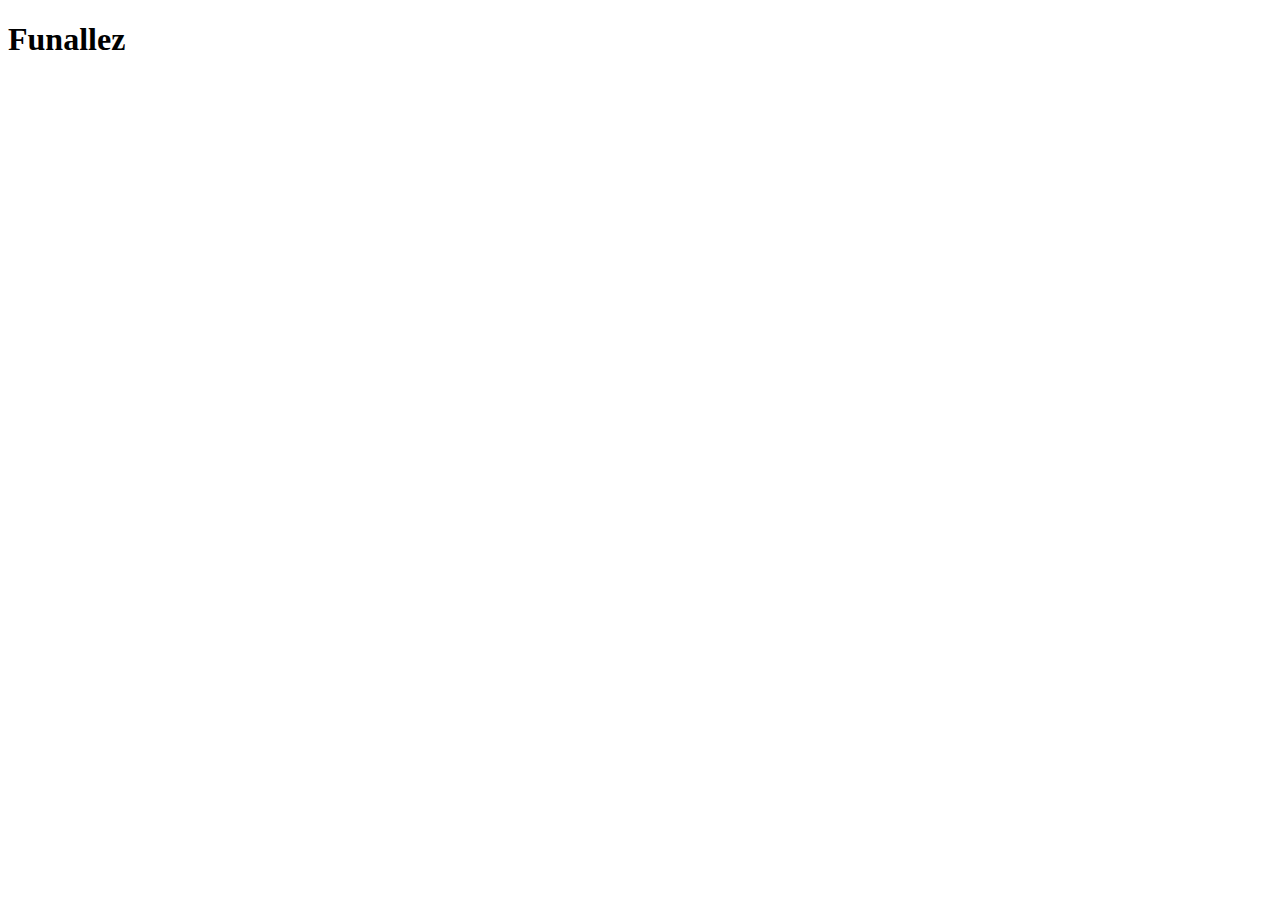
==== index.html @ 8ad858d0 "firstDay_html" ====
<!DOCTYPE html>
<html lang="en">
<head>
    <meta charset="UTF-8">
    <meta name="viewport" content="width=device-width, initial-scale=1.0">
    <title>Funallez</title>
</head>
<body>
    <h1>Funallez</h1>
</body>
</html>
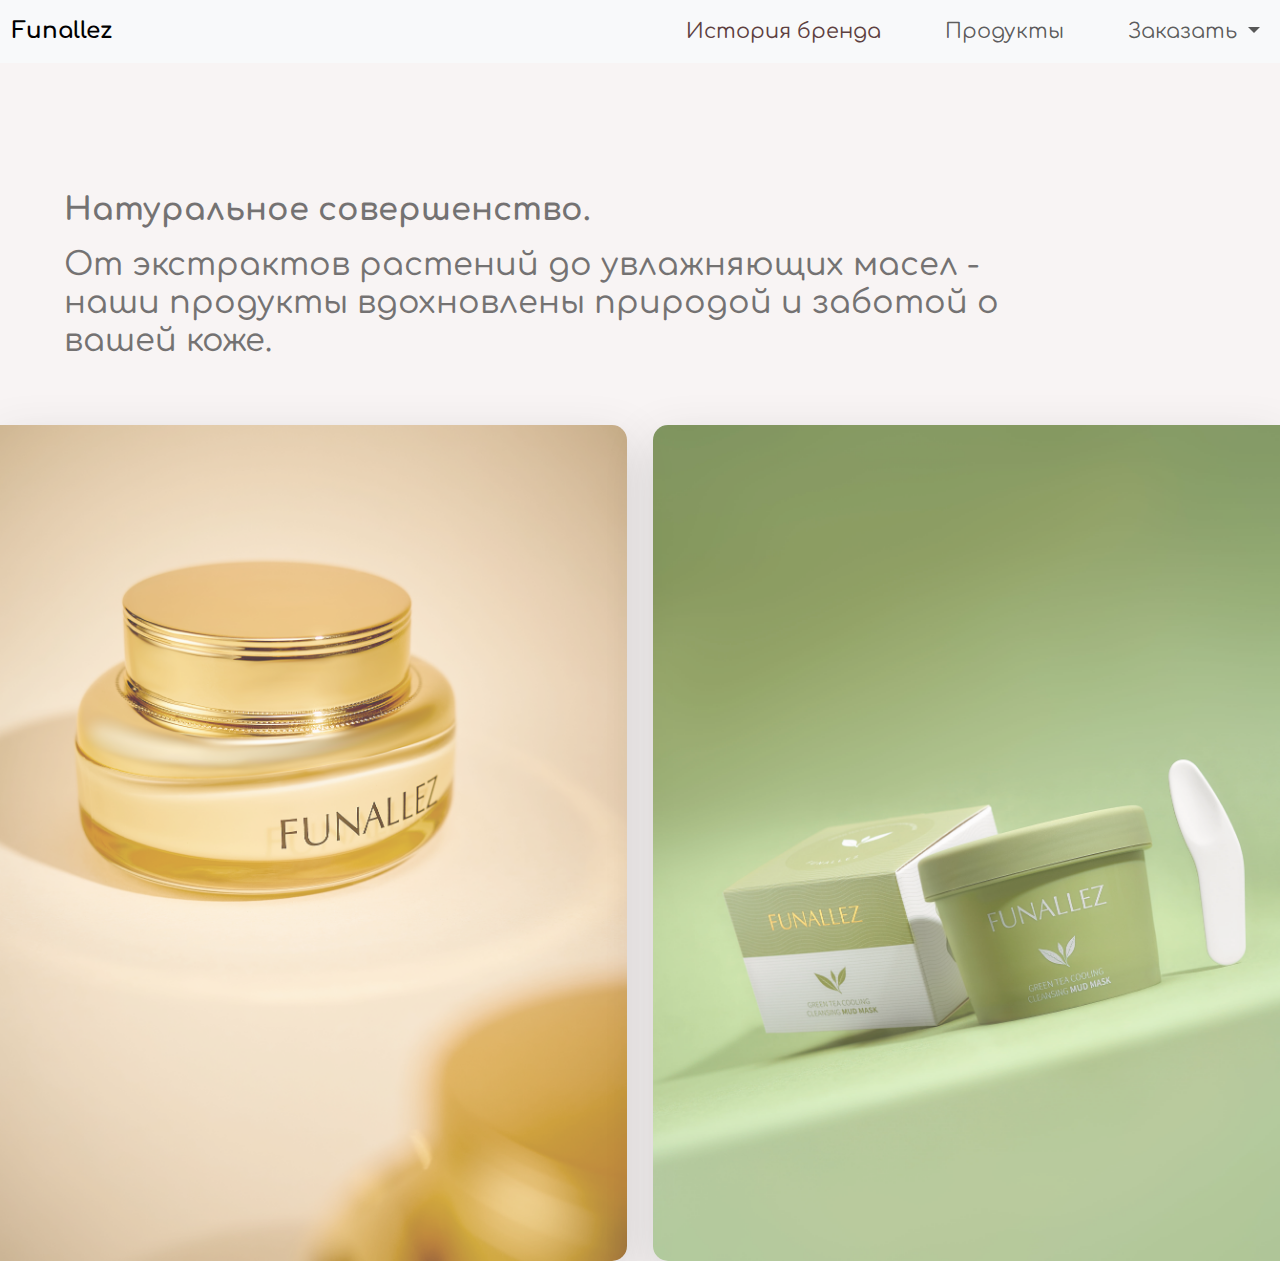
==== commit 0bfd7129: "mainPagePhotos" ====
--- a/index.html
+++ b/index.html
@@ -3,9 +3,63 @@
 <head>
     <meta charset="UTF-8">
     <meta name="viewport" content="width=device-width, initial-scale=1.0">
+    <link rel="stylesheet" href="https://cdn.jsdelivr.net/npm/bootstrap@5.3.1/dist/css/bootstrap.min.css">
+    <link rel="stylesheet" href="css/main.css">
+    <!-- Google fonts -->
+    <link rel="preconnect" href="https://fonts.googleapis.com">
+    <link rel="preconnect" href="https://fonts.gstatic.com" crossorigin>
+    <link href="https://fonts.googleapis.com/css2?family=Comfortaa:wght@300&display=swap" rel="stylesheet">
     <title>Funallez</title>
 </head>
-<body>
-    <h1>Funallez</h1>
+<body> 
+    <header>
+        <nav class="navbar navbar-expand-lg bg-body-tertiary " >
+            <div class="container-fluid " >
+              <a class="navbar-brand" href="#" >Funallez</a>
+              <button class="navbar-toggler" type="button" data-bs-toggle="collapse" data-bs-target="#navbarNavDropdown" aria-controls="navbarNavDropdown" aria-expanded="false" aria-label="Toggle navigation">
+                <span class="navbar-toggler-icon"></span>
+              </button>
+              <div class="collapse navbar-collapse justify-content-end "  id="navbarNavDropdown" >
+                <ul class="navbar-nav">
+                  <li class="nav-item" id="aboutUs">
+                    <a class="nav-link active me-5" aria-current="page" href="#" id="brandHistory">История бренда</a>
+                  </li>
+                  <li class="nav-item" id="products">
+                    <a class="nav-link me-5" href="#" >Продукты</a>
+                  </li>
+                  
+                  <li class="nav-item dropdown">
+                    <a class="nav-link dropdown-toggle " href="#" role="button" data-bs-toggle="dropdown" aria-expanded="false">
+                      Заказать
+                    </a>
+                    <ul class="dropdown-menu ">
+                      <li><a class="dropdown-item" href="https://www.wildberries.ru/seller/43319" target="_blank" id="WB">Wildberries</a></li>
+                      <li><a class="dropdown-item" href="https://ozon.ru/t/oDWLy26" target="_blank" id="Ozon">Ozon</a></li>
+                    </ul>
+                  </li>
+                </ul>
+              </div>
+            </div>
+          </nav>
+    </header>
+
+    <main>
+        <h2><p id="textHeader">Натуральное совершенство.</p> 
+          <p>От экстрактов растений до увлажняющих масел - наши продукты вдохновлены природой и заботой о вашей коже. </p> </h2>
+
+          <div >
+            <img src= "images/funallez_1_1.jpg" class="img-fluid float-start shadow-lg opacity-75" alt="creamImage" id="creamImage">
+        </div>
+        <div >
+          <img src="images/funallez.jpeg" class="img-fluid float-end shadow-lg opacity-75" alt="greenImage" id="greenImage">
+        </div>
+
+    </main>
+
+    <footer>
+
+      
+    </footer>
+    <script src="https://cdn.jsdelivr.net/npm/bootstrap@5.3.1/dist/js/bootstrap.bundle.min.js"></script>
 </body>
 </html>--- a/css/main.css
+++ b/css/main.css
@@ -0,0 +1,76 @@
+body {
+    background-color: #f8f4f4;
+    
+}
+/* HEADER */
+nav {
+    
+    font-family: 'Comfortaa', cursive;
+    font-size: 1.3em;
+    /* border-bottom: 1px solid #00000026; */
+    
+}
+
+
+
+.navbar-brand {
+    font-size: 1.1em;
+    font-weight: bold;
+    
+}
+
+
+#WB {
+    color: #7d256e65;
+    font-family:'Comfortaa', cursive;
+    font-size: 1.2em;
+}
+
+#Ozon {
+    color: #0059ff69;
+    font-family:Verdana, Geneva, Tahoma, sans-serif;
+    font-size: 1.2em;
+}
+
+#brandHistory {
+    
+    color: rgb(93, 64, 64);
+}
+
+/* MAIN */
+
+main {
+    display: block;
+    flex: left;
+
+}
+
+h2 {
+    text-align: left;
+    margin: 10% 20% 5% 5%;
+    font-family: 'Comfortaa', cursive;
+    color: rgba(0, 0, 0, 0.532);
+}
+
+
+img {
+    /* margin-left: 1%; */
+    width: 49% ;
+    /* box-shadow: 5px; */
+   
+
+}
+
+#textHeader {
+    font-weight: 900;
+}
+
+#creamImage {
+     border-top-right-radius: 15px;
+    border-bottom-right-radius: 15px;
+}
+
+#greenImage {
+    border-top-left-radius: 15px;
+    border-bottom-left-radius: 15px;
+}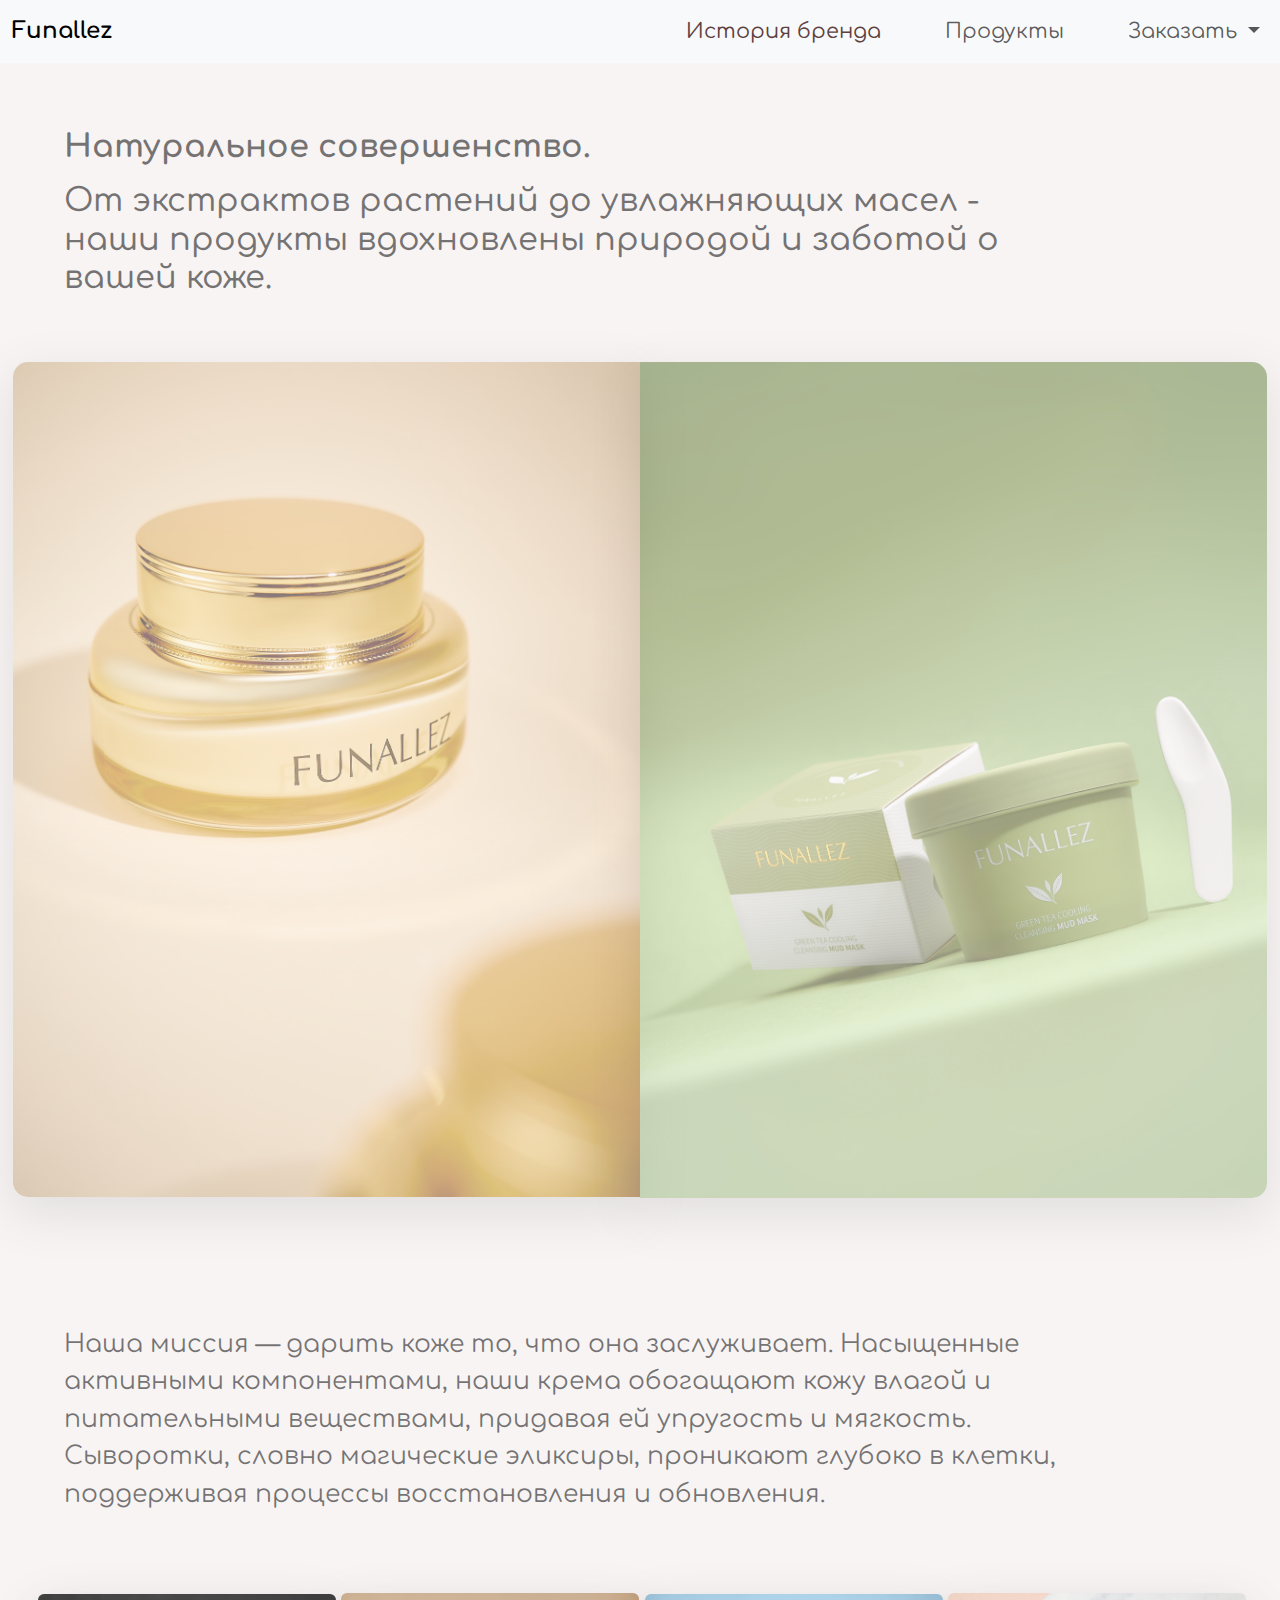
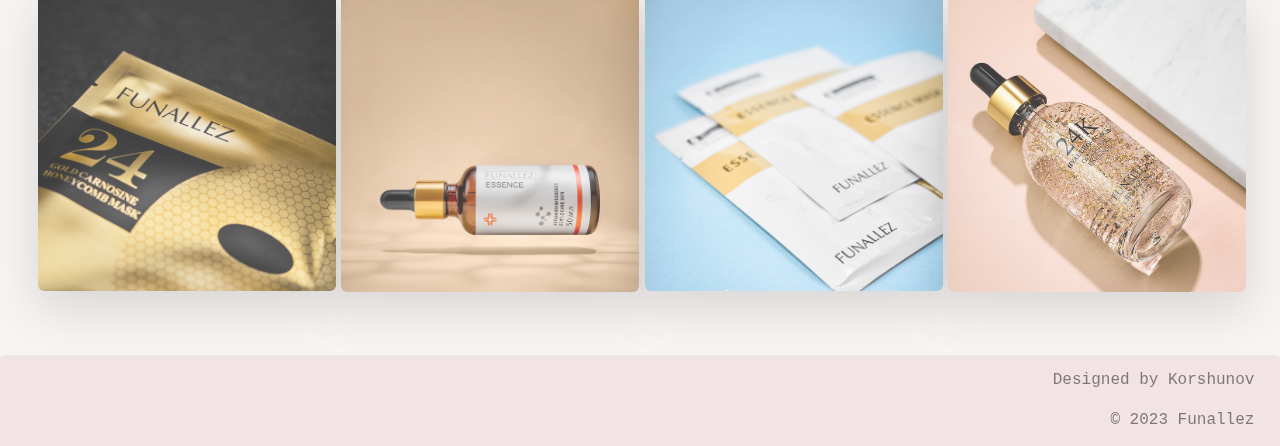
==== commit 0cb34fdf: "AddedFooter" ====
--- a/index.html
+++ b/index.html
@@ -13,9 +13,9 @@
 </head>
 <body> 
     <header>
-        <nav class="navbar navbar-expand-lg bg-body-tertiary " >
-            <div class="container-fluid " >
-              <a class="navbar-brand" href="#" >Funallez</a>
+        <nav class="navbar navbar-expand-lg bg-body-tertiary fixed-top" >
+            <div class="container-fluid" >
+              <a class="navbar-brand" href="index.html" >Funallez</a>
               <button class="navbar-toggler" type="button" data-bs-toggle="collapse" data-bs-target="#navbarNavDropdown" aria-controls="navbarNavDropdown" aria-expanded="false" aria-label="Toggle navigation">
                 <span class="navbar-toggler-icon"></span>
               </button>
@@ -48,18 +48,32 @@
           <p>От экстрактов растений до увлажняющих масел - наши продукты вдохновлены природой и заботой о вашей коже. </p> </h2>
 
           <div >
-            <img src= "images/funallez_1_1.jpg" class="img-fluid float-start shadow-lg opacity-75" alt="creamImage" id="creamImage">
-        </div>
-        <div >
-          <img src="images/funallez.jpeg" class="img-fluid float-end shadow-lg opacity-75" alt="greenImage" id="greenImage">
+            <img src= "images/funallez_1_1.jpg" class="img-fluid float-start shadow-lg opacity-50" alt="creamImage" id="creamImage">
+        
+          <img src="images/funallez.jpeg" class="img-fluid float-end shadow-lg opacity-50" alt="greenImage" id="greenImage">
         </div>
 
-    </main>
+        <div>
+          <p>Наша миссия — дарить коже то, что она заслуживает. Насыщенные активными компонентами, наши крема обогащают кожу влагой и питательными веществами, придавая ей упругость и мягкость. Сыворотки, словно магические эликсиры, проникают глубоко в клетки, поддерживая процессы восстановления и обновления.</p>
+        </div>  
+       
+      </main>
+      <div id="bottomImg">
+        <img src="images/images2/Funallez _3_3.jpg" class="rounded shadow-lg opacity-75 d-block" alt="DoubleMasksImage" id="funallez3_3">
+        <img src="images/images2/Funallez_2_2_3.jpg" class="rounded shadow-lg opacity-75 d-block" alt="AstaxanthinSerumImage" id="funallez2_2_3">
+        <img src="images/images2/Funallez_4_5.jpg" class="rounded shadow-lg opacity-75 d-block" alt="WhiteMasksImage" id="funallez4_5">
+        <img src="images/images2/IMG_2994.JPG" class="rounded shadow-lg opacity-75 d-block" alt="HyaluronicSerumImage" id="funallez_29">
+      </div>
+      
+     
 
     <footer>
-
-      
+        <div class="sticky-bottom">
+          <p class="text-end font-monospace">Designed by Korshunov</p>
+          <p class="text-end font-monospace">&copy; 2023 Funallez</p>
+        </div>
     </footer>
+    
     <script src="https://cdn.jsdelivr.net/npm/bootstrap@5.3.1/dist/js/bootstrap.bundle.min.js"></script>
 </body>
 </html>--- a/css/main.css
+++ b/css/main.css
@@ -1,8 +1,12 @@
 body {
     background-color: #f8f4f4;
     
+    
+    
+    
 }
 /* HEADER */
+
 nav {
     
     font-family: 'Comfortaa', cursive;
@@ -26,10 +30,27 @@
     font-size: 1.2em;
 }
 
+#WB:hover {
+    color: #7d256ec0;
+    background-color: #ffffff
+}
+#WB:focus {
+    background-color: #ffffff ;
+}
+
 #Ozon {
     color: #0059ff69;
     font-family:Verdana, Geneva, Tahoma, sans-serif;
     font-size: 1.2em;
+}
+
+#Ozon:hover {
+    color: #0059ffd4;
+    background-color: #ffffff
+}
+
+#Ozon:focus {
+    background-color: #ffffff
 }
 
 #brandHistory {
@@ -39,11 +60,6 @@
 
 /* MAIN */
 
-main {
-    display: block;
-    flex: left;
-
-}
 
 h2 {
     text-align: left;
@@ -54,10 +70,18 @@
 
 
 img {
-    /* margin-left: 1%; */
+    
     width: 49% ;
-    /* box-shadow: 5px; */
-   
+    
+}
+
+img:hover {
+    opacity: 100% !important;
+    transition: opacity 1.2s ease;
+}
+
+img:not(:hover){
+transition: opacity 1.6s ease;
 
 }
 
@@ -65,12 +89,71 @@
     font-weight: 900;
 }
 
+
 #creamImage {
-     border-top-right-radius: 15px;
-    border-bottom-right-radius: 15px;
+     
+    border-top-left-radius: 15px;
+    border-bottom-left-radius: 15px;
+    margin-left: 1%;
+    
+
 }
 
 #greenImage {
-    border-top-left-radius: 15px;
-    border-bottom-left-radius: 15px;
-}+    border-top-right-radius: 15px;
+    border-bottom-right-radius: 15px;
+    margin-right: 1%;
+}
+
+main div:last-child {
+    display: inline-block;
+    text-align: left;
+    margin: 10% 15% 5% 5%;
+    font-family: 'Comfortaa', cursive;
+    color: rgba(0, 0, 0, 0.532);
+    font-size: 25px;
+    }
+
+#funallez3_3 {
+    display: inline-block !important;
+    width: 24% !important;
+}
+
+#funallez2_2_3 {
+    display: inline-block !important;
+    width: 24% !important;
+    }
+ #funallez4_5 {
+     display: inline-block !important;
+     width: 24% !important;
+        }
+ #funallez_29 {
+     display: inline-block !important;
+     width: 24% !important;
+            }
+
+            #bottomImg {
+                margin-left: 3% !important;
+            }
+/* FOOTER */
+
+footer {
+    display: block;
+    background-color: rgba(237, 219, 219, 0.628);
+    width: 100wh;
+    height: 10vh;
+    box-shadow: 0 -5px 1px -5px #3333335f;
+    margin-top: 5%;
+}
+
+footer div:first-child {
+    font-family: 'Comfortaa', cursive;
+    color: rgba(0, 0, 0, 0.483);
+    font-size: 1em;
+    text-align: center;
+    padding-right: 2%;
+    padding-top: 1%;
+    
+    
+}
+
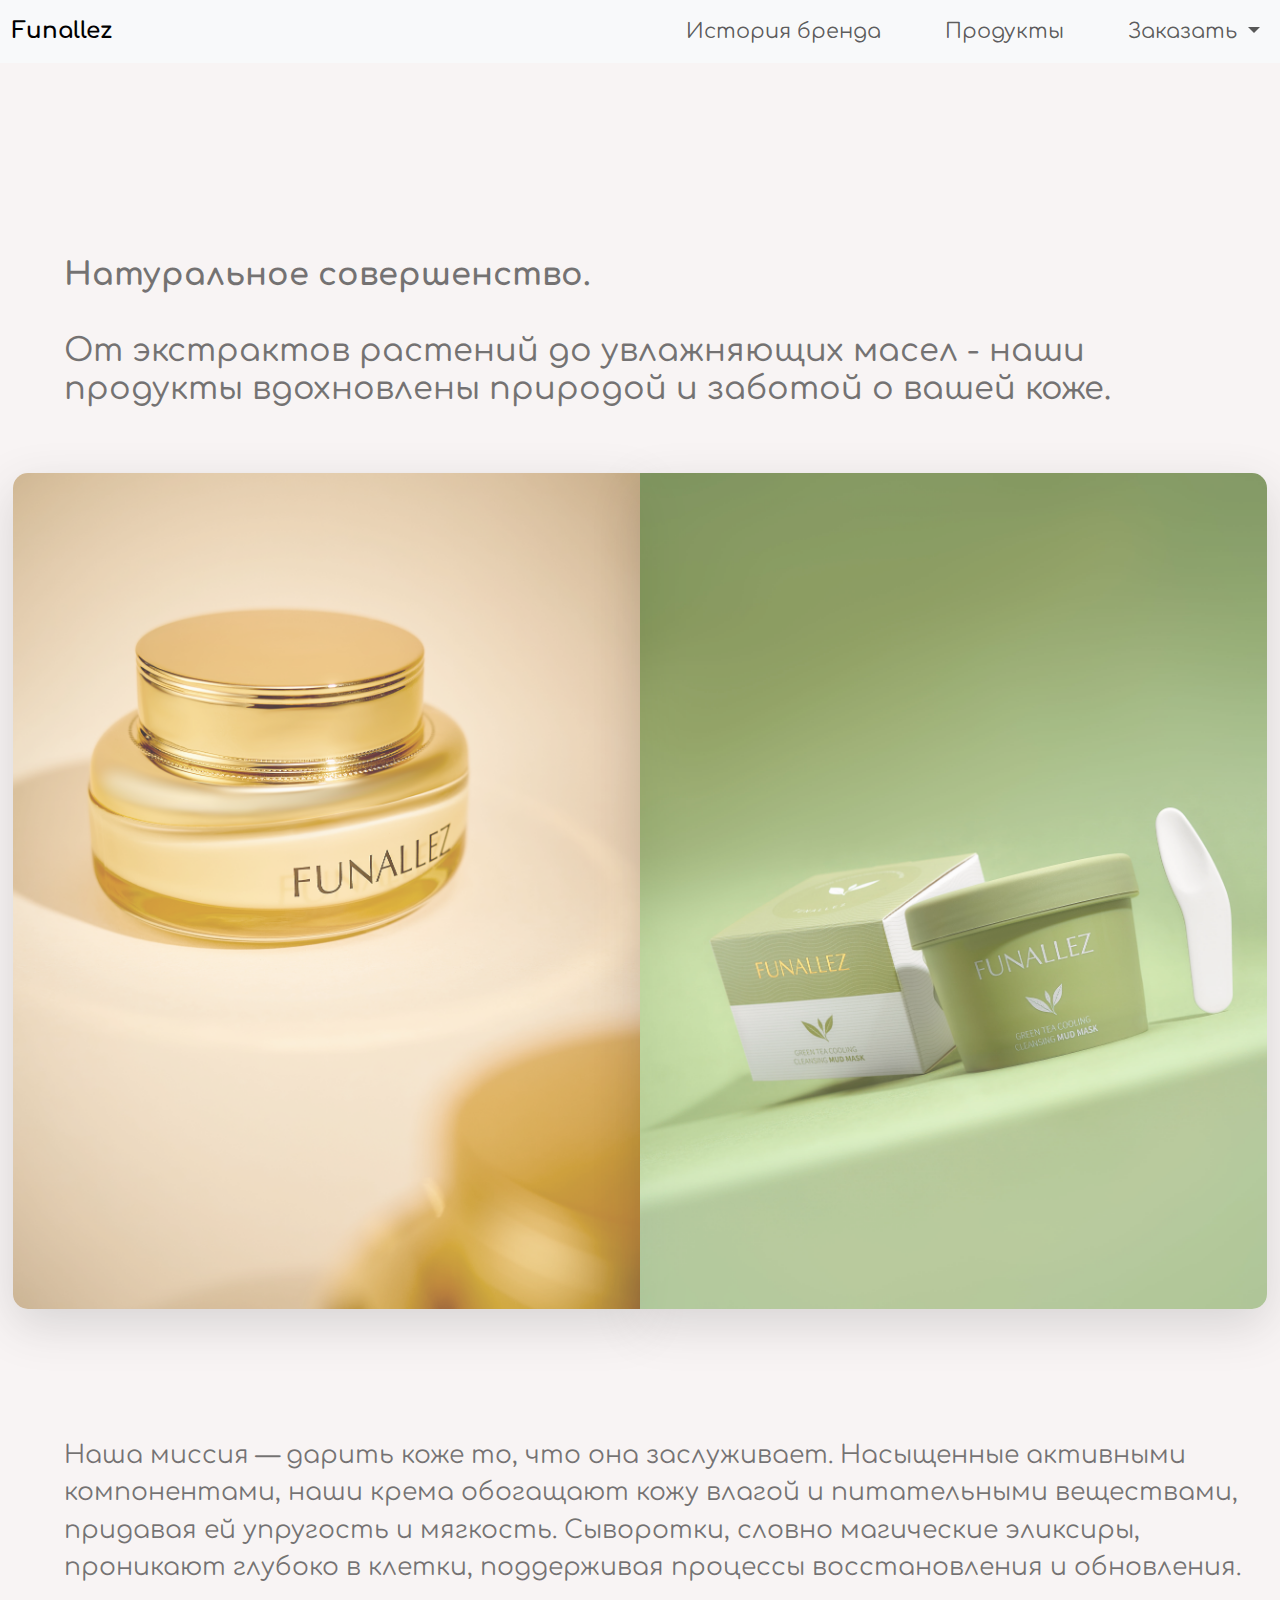
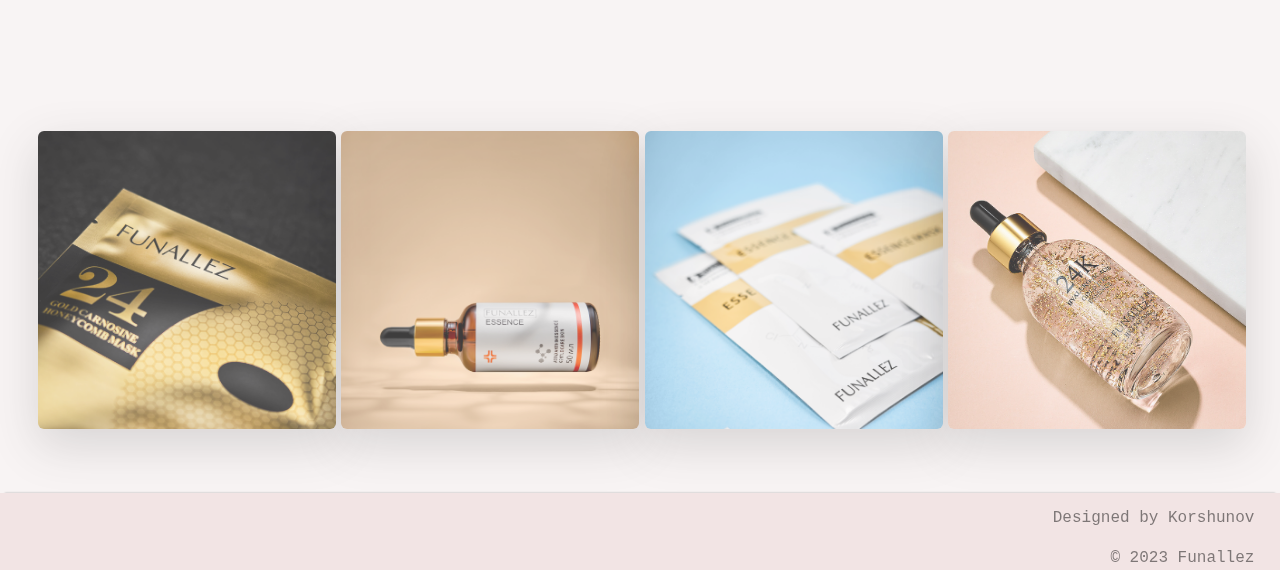
==== commit 34253384: "finalPointForCoursera" ====
--- a/index.html
+++ b/index.html
@@ -1,5 +1,5 @@
 <!DOCTYPE html>
-<html lang="en">
+<html lang="ru">
 <head>
     <meta charset="UTF-8">
     <meta name="viewport" content="width=device-width, initial-scale=1.0">
@@ -15,17 +15,17 @@
     <header>
         <nav class="navbar navbar-expand-lg bg-body-tertiary fixed-top" >
             <div class="container-fluid" >
-              <a class="navbar-brand" href="index.html" >Funallez</a>
+              <a class="navbar-brand active" href="index.html" >Funallez</a>
               <button class="navbar-toggler" type="button" data-bs-toggle="collapse" data-bs-target="#navbarNavDropdown" aria-controls="navbarNavDropdown" aria-expanded="false" aria-label="Toggle navigation">
                 <span class="navbar-toggler-icon"></span>
               </button>
               <div class="collapse navbar-collapse justify-content-end "  id="navbarNavDropdown" >
                 <ul class="navbar-nav">
                   <li class="nav-item" id="aboutUs">
-                    <a class="nav-link active me-5" aria-current="page" href="#" id="brandHistory">История бренда</a>
+                    <a class="nav-link me-5" aria-current="page" href="brandHistory.html" id="brandHistory">История бренда</a>
                   </li>
                   <li class="nav-item" id="products">
-                    <a class="nav-link me-5" href="#" >Продукты</a>
+                    <a class="nav-link me-5" href="products.html" >Продукты</a>
                   </li>
                   
                   <li class="nav-item dropdown">
@@ -43,28 +43,30 @@
           </nav>
     </header>
 
-    <main>
-        <h2><p id="textHeader">Натуральное совершенство.</p> 
-          <p>От экстрактов растений до увлажняющих масел - наши продукты вдохновлены природой и заботой о вашей коже. </p> </h2>
+  <main>
+    <div id="mainDiv">  
+      
+      <h2 id="textHeader">Натуральное совершенство.</h2><br>
+         <h2> От экстрактов растений до увлажняющих масел - наши продукты вдохновлены природой и заботой о вашей коже.</h2> 
 
-          <div >
-            <img src= "images/funallez_1_1.jpg" class="img-fluid float-start shadow-lg opacity-50" alt="creamImage" id="creamImage">
+          <div>
+            <img src= "images/funallez_1_1.jpg" class="img-fluid float-start shadow-lg opacity-75" alt="creamImage" id="creamImage">
         
-          <img src="images/funallez.jpeg" class="img-fluid float-end shadow-lg opacity-50" alt="greenImage" id="greenImage">
+          <img src="images/funallez.jpeg" class="img-fluid float-end shadow-lg opacity-75" alt="greenImage" id="greenImage">
         </div>
 
         <div>
-          <p>Наша миссия — дарить коже то, что она заслуживает. Насыщенные активными компонентами, наши крема обогащают кожу влагой и питательными веществами, придавая ей упругость и мягкость. Сыворотки, словно магические эликсиры, проникают глубоко в клетки, поддерживая процессы восстановления и обновления.</p>
-        </div>  
-       
+          <p id="secondText">Наша миссия — дарить коже то, что она заслуживает. Насыщенные активными компонентами, наши крема обогащают кожу влагой и питательными веществами, придавая ей упругость и мягкость. Сыворотки, словно магические эликсиры, проникают глубоко в клетки, поддерживая процессы восстановления и обновления.</p>
+        </div> 
+
+    </div>
       </main>
       <div id="bottomImg">
-        <img src="images/images2/Funallez _3_3.jpg" class="rounded shadow-lg opacity-75 d-block" alt="DoubleMasksImage" id="funallez3_3">
+        <img src="images/images2/Funallez_3_3.jpg" class="rounded shadow-lg opacity-75 d-block" alt="DoubleMasksImage" id="funallez3_3">
         <img src="images/images2/Funallez_2_2_3.jpg" class="rounded shadow-lg opacity-75 d-block" alt="AstaxanthinSerumImage" id="funallez2_2_3">
         <img src="images/images2/Funallez_4_5.jpg" class="rounded shadow-lg opacity-75 d-block" alt="WhiteMasksImage" id="funallez4_5">
         <img src="images/images2/IMG_2994.JPG" class="rounded shadow-lg opacity-75 d-block" alt="HyaluronicSerumImage" id="funallez_29">
       </div>
-      
      
 
     <footer>
@@ -74,6 +76,10 @@
         </div>
     </footer>
     
+    <script src="/js/main.js"></script>
     <script src="https://cdn.jsdelivr.net/npm/bootstrap@5.3.1/dist/js/bootstrap.bundle.min.js"></script>
+    <!-- PARALLAX -->
+    <script src="https://ajax.googleapis.com/ajax/libs/jquery/1.11.0/jquery.min.js"></script>
+    <script src="/path/to/parallax.js"></script>
 </body>
 </html>--- a/css/main.css
+++ b/css/main.css
@@ -1,17 +1,20 @@
+* {
+    margin: 0;
+    padding: 0;
+}
+
 body {
     background-color: #f8f4f4;
-    
-    
-    
-    
+    height: 100vh;    
 }
 /* HEADER */
+
+
 
 nav {
     
     font-family: 'Comfortaa', cursive;
     font-size: 1.3em;
-    /* border-bottom: 1px solid #00000026; */
     
 }
 
@@ -26,7 +29,7 @@
 
 #WB {
     color: #7d256e65;
-    font-family:'Comfortaa', cursive;
+    font-family: Verdana, Geneva, Tahoma, sans-serif;
     font-size: 1.2em;
 }
 
@@ -53,31 +56,42 @@
     background-color: #ffffff
 }
 
-#brandHistory {
-    
-    color: rgb(93, 64, 64);
-}
+
+
 
 /* MAIN */
 
+main {
+    display: flex;
+    flex-direction: column;
+    min-height: 100%;
+    padding-top: 5%;
+}
+
+#mainDiv {
+
+flex: 1 0 auto;
+}
 
 h2 {
     text-align: left;
-    margin: 10% 20% 5% 5%;
+    margin: 5%;
     font-family: 'Comfortaa', cursive;
     color: rgba(0, 0, 0, 0.532);
+    
 }
 
 
 img {
     
     width: 49% ;
+   
     
 }
 
 img:hover {
     opacity: 100% !important;
-    transition: opacity 1.2s ease;
+    transition: opacity 1s ease;
 }
 
 img:not(:hover){
@@ -87,6 +101,7 @@
 
 #textHeader {
     font-weight: 900;
+    margin-bottom: -5%;
 }
 
 
@@ -105,10 +120,14 @@
     margin-right: 1%;
 }
 
+#secondText {
+    margin-left: 5%;
+}
+
 main div:last-child {
     display: inline-block;
     text-align: left;
-    margin: 10% 15% 5% 5%;
+    margin: 10% 0 5% 0;
     font-family: 'Comfortaa', cursive;
     color: rgba(0, 0, 0, 0.532);
     font-size: 25px;
@@ -133,17 +152,16 @@
             }
 
             #bottomImg {
-                margin-left: 3% !important;
+                margin-left: 3% ;
+                padding-bottom: 5%;
             }
 /* FOOTER */
 
 footer {
-    display: block;
+    
     background-color: rgba(237, 219, 219, 0.628);
-    width: 100wh;
-    height: 10vh;
-    box-shadow: 0 -5px 1px -5px #3333335f;
-    margin-top: 5%;
+    box-shadow: 0 -5px 2px -5px #3333335f;
+    flex: 0 0 auto;
 }
 
 footer div:first-child {
@@ -157,3 +175,5 @@
     
 }
 
+/* JAVASCRIPT */
+
